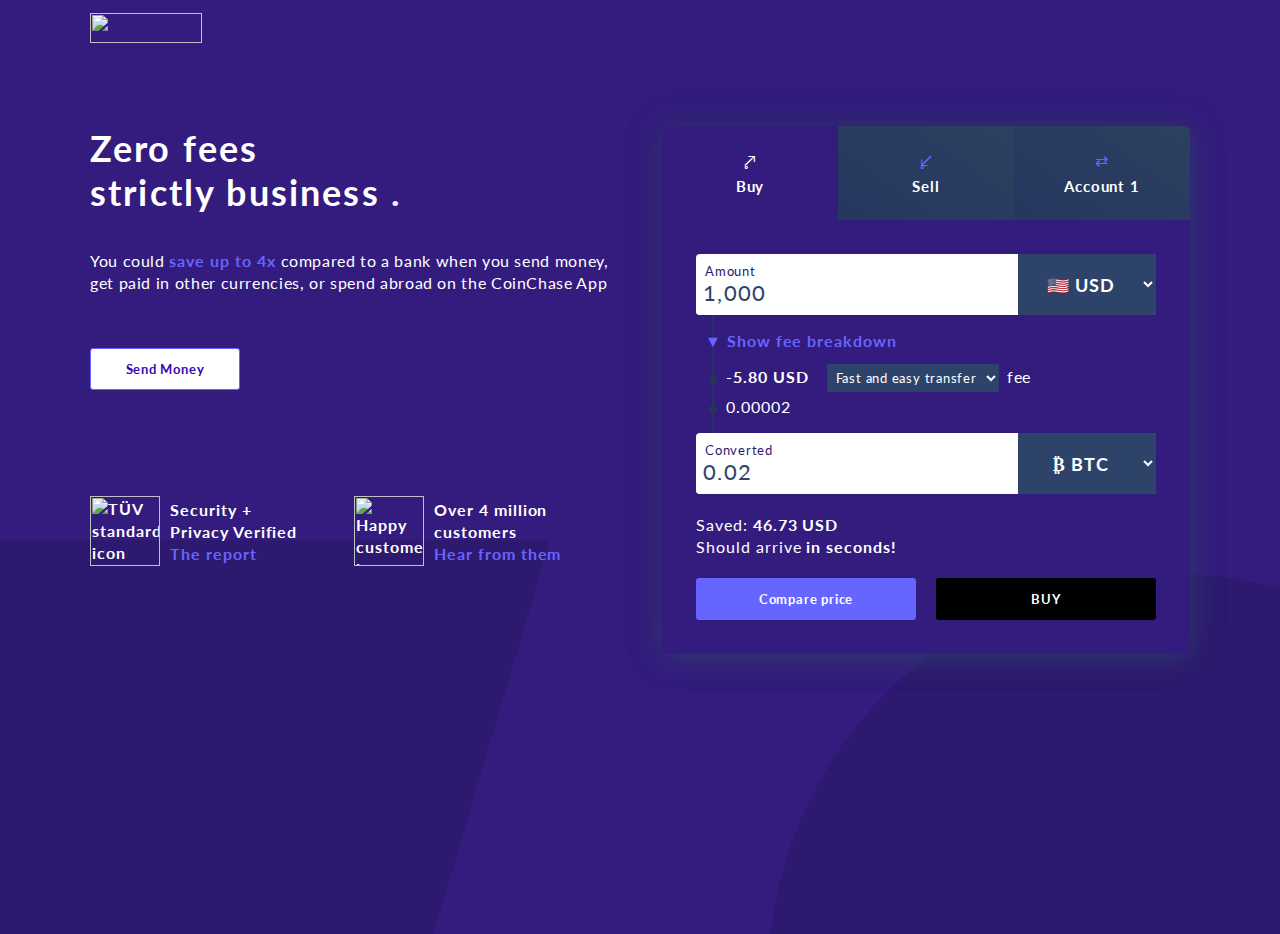
==== addFunds.html @ d52b8501 "Add files via upload" ====
<!DOCTYPE = html>
<html>

<!-- I do not own this design; this design was created by Venture Three and belongs to TransferWise. This is my attempt at recreating the design with 100% my own code as a practice project -->

<head>
  <title>NOT THE REAL SITE | Practice Build of the TransferWise Site</title>
  <meta name="viewport" content="width=device-width, initial-scale=1.0">
  <meta charset="utf-8">
  <meta name="description" content="I do not own this design; this design was created by Venture Three and belongs to TransferWise. This is my attempt at recreating the design with 100% my own code as a practice project.">
  <link href="https://fonts.googleapis.com/css?family=Lato" rel="stylesheet" type="text/css">
  <link href="css2/pay.css" rel="stylesheet" type="text/css">
</head>

<body>
  <!-- Background (holds nav & hero page) -->
  <div id="bg">
    <span id="bg-square"></span>
    <span id="bg-circle"></span>

    <!-- Navigation bar -->
 
    <nav id="navbar">
        <div id="mobile-menu-button" class="mobile-menu-toggle">
          <div id="mobile-menu-close">✕</div>
        </div>
        <a href="dashboard.html" tabindex="1">
          <div ><img id="transferwise-logo" src="img/cco.svg"></div>
        </a>
  
        
  
  
  
        <div id="mobile-menu-overlay" class="mobile-menu-toggle"></div>
      </nav>
    
    <!-- Main hero page content -->
    <main>
      <section id="landing-page">
        <!-- Left side of hero page -->
        <div id="information-container">
          <header autofocus>
            <h1>Zero fees<br> strictly business    
            </header>

            <span id="service-description"><p>You could <a href="#" target="_blank" tabindex="9">save up to 4x</a> compared to a bank when you send money, get paid in other currencies, or spend abroad on the CoinChase App</p></span>

          <button class="how-it-works-button" id="how-it-works-laptop-button" tabindex="10"><a href="send.html" style="text-decoration: none; color: rgb(52, 8, 173);">Send Money</a></button>

          <div id="accreditation-container">
            <figure id="tuev-figure" class="accreditation">
              <img src="https://transferwise.com/static/images/index/logos/tuv_sud.png" alt="TÜV standards icon">
              <figcaption>Security + Privacy Verified<br>
                <a href="#" tabindex="11">The report</a></figcaption>
            </figure>

            <figure id="customer-figure" class="accreditation">
              <img src="https://daw291njkc3ao.cloudfront.net/conversion/landing-illustrations/customers.svg" alt="Happy customer icon">
              <figcaption>Over 4 million customers<br>
                <a href="#" tabindex="12">Hear from them</a></figcaption>
            </figure>
          </div>
        </div>

        <!-- Right side of hero page -->
        <div id="floating-calculator">
          <div id="money-tab-container">
            <span id="send-money-tab" class="money-tab selected-tab" tabindex="13">
              <p class="tab-icon">̥↗</p>
              <p class="tab-text">Buy</p>
            </span>
            <span id="receive-money-tab" class="money-tab" tabindex="14">
              <p class="tab-icon">̥↙</p>
              <p class="tab-text">Sell</p>
            </span>
            <span id="debit-card-tab" class="money-tab" tabindex="15">
              <p class="tab-icon">⇄</p>
              <p class="tab-text">Account 1</p>
            </span>
          </div>

          <!-- Rightbox calculator-->
          <div id="send-money-tab-content" class="tab-contents">

            <div id="send-money-input-box" class="cash-value-box">
              <select id="input-currency-select" name="input-currency-select" class="currency-select" tabindex="17">
                <option name="input-currency-select" value="EUR" >🇪🇺 EUR</option>
                <option name="input-currency-select" value="GBP">🇬🇧 GBP</option>
                <option name="input-currency-select" value="USD" selected>🇺🇸 USD</option>
                <option name="input-currency-select" value="INR">🇮🇳 INR</option>
              </select>

              <p>Amount</p>
              <input id="input-value" oninput="renderNewValues(this.value)" type="text" onfocus="this.placeholder=''" onblur="resetInput(this.value)" tabindex="16"></input>
            </div>

            <div id="fee-bullet-point-line">
              <div id="fee-bullet-point-1" class="fee-bullet-point-circle"></div>
              <div id="fee-bullet-point-2" class="fee-bullet-point-circle"></div>
              <div id="fee-bullet-point-3" class="fee-bullet-point-circle"></div>
            </div>

            <div id="fee-breakdown-section">
              <p id="show-fee-button" tabindex="18">Show fee breakdown</p>

              <div id="fee-breakdown-grid">
                <p id="fee-value"></p>
                <p><select id="transfer-speed" tabindex="19"><option value="fast-easy-transfer">Fast and easy transfer</option>
                <option value="low-cost-transfer">Low cost transfer</option>
                </select> fee</p>

                <p id="amount-to-convert" class="fee-details"></p>
                <p class="fee-details">Amount we'll convert</p>

                <p id="exchange-rate"></p>
              </div>
            </div>

            <div id="receive-money-output-box" class="cash-value-box">
              <select id="output-currency-select" name="output-currency-select" class="currency-select" tabindex="22">
              <option name="output-currency-select" value="EUR">🇪🇺 EUR</option>
              <option name="output-currency-select" value="GBP" selected>&#8383;
                BTC</option>
              <option name="output-currency-select" value="USD">🇺🇸 USD</option>
              <option name="output-currency-select" value="INR">🇮🇳 INR</option>
            </select>

              <p id="receive-text">Converted</p>
              <input id="output-value" type="text" onfocus="this.placeholder=''" tabindex="21"></input>

              <div id="insufficient-amount-error">
                <p id="insufficient-amount-error-text"></p>
              </div>
            </div>

            <div id="savings-container">
              <p>Saved: <b id="total-savings"></b><br>Should arrive <b id="arrival-time">in seconds!</b></p>
            </div>

            <div id="compare-get-started-container">
              <button id="compare-button" tabindex="23">Compare price</button>
              <button id="get-started-button" tabindex="24">BUY</button>
            </div>
            <div class="alert-box success" >Transaction Successful &#10003;</div>

          </div>
          <div id="receive-money-tab-content" class="tab-contents" >
            <div>
              <p></p>
              <div id="send-money-input-box" class="cash-value-box">
                <select id="input-currency-select" name="input-currency-select" class="currency-select" tabindex="17">
                  <option name="output-currency-select" value="USD" selected>🇺🇸 USD</option>
                  <option name="output-currency-select" value="GBP" selected>&#8383;
                    BTC</option>                  <option name="output-currency-select" value="GBP" >LTC</option>
                  <option name="output-currency-select" value="INR">EU</option>
                </select>

                <p>Sell Amount</p>

                <input id="input-value" oninput="renderNewValues(this.value)" type="text" onfocus="this.placeholder=''" onblur="resetInput(this.value)" tabindex="16"></input>
              </div>
          
              <div id="receive-money-output-box" class="cash-value-box">
                <select id="input-currency-select" name="input-currency-select" class="currency-select" tabindex="17">
                    <option name="input-currency-select" value="EUR" >🇪🇺 EUR</option>
                    <option name="input-currency-select" value="GBP">🇬🇧 GBP</option>
                    <option name="input-currency-select" value="USD" selected>🇺🇸 USD</option>
                    <option name="input-currency-select" value="INR">🇮🇳 INR</option>
                  </select>
                <p id="receive-text">Converted To</p>
                
                <input id="output-value" type="text" onfocus="this.placeholder=''" tabindex="21" ></input>
  
                
          
              </div>
              <p id="amount-to-convert" class="fee-details"></p>
              <p class="fee-details">Amount we'll convert</p>

              <p id="exchange-rate"></p>
              
            </div>
            <div id="compare-get-started-container">
              
              <button id="get-started-button" class="also" tabindex="24" >Sell</button>


            </div>
            <div class="alert-box success" >Sold &#10003;</div>



          </div>
          <div id="debit-card-tab-content" class="tab-contents">
            <div>
              <p style="padding-bottom: 1rem;">Matthew Rodriguez</p>
              <p>Routing Number: ******42</p>

              <p>Routing Number: ******21</p>

            </div>
          </div>
        </div>


      </section>
    </main>
    <img src="img/rocket.svg" class="rocket vert-move" id="vert" >

  </div>

  
  <script src="landing-page.js" type="text/javascript"></script>


  
  <script src="js/scripts.js" type="text/javascript"></script>
  <script src="https://cdnjs.cloudflare.com/ajax/libs/jquery/2.1.3/jquery.min.js"></script>

  <script src="js/jquery-3.0.0.min.js"></script>
  <script src="js/jquery-migrate-3.0.0.min.js"></script>


  <script>
$( "#get-started-button" ).click(function() {
  $( ".success" ).fadeIn( 300 ).delay( 1500 ).fadeOut( 400 );
});

$( ".also" ).click(function() {
  $( ".success" ).fadeIn( 300 ).delay( 1500 ).fadeOut( 400 );
});

/*
var video = document.getElementById('video');

// Get access to the camera!
if(navigator.mediaDevices && navigator.mediaDevices.getUserMedia) {
    // Not adding `{ audio: true }` since we only want video now
    navigator.mediaDevices.getUserMedia({ video: true }).then(function(stream) {
        //video.src = window.URL.createObjectURL(stream);
        video.srcObject = stream;
        video.play();
    });
}
*/
const LANDING_PAGE = document.getElementById("landing-page");
        const MOBILE_MENU_TOGGLES = document.getElementsByClassName("mobile-menu-toggle");
        const MOBILE_MENU_OVERLAY = document.getElementById("mobile-menu-overlay");
        const MOBILE_MENU_CLOSE = document.getElementById("mobile-menu-close");
        const NAVBAR_LINKS = document.getElementById("navbar-links");
        const DROP_LINK = document.getElementsByClassName("drop-down-link");
        const DROP_LINK_CONTENT = document.getElementsByClassName("drop-link-content");
        const MAIN_TABS = document.getElementsByClassName("money-tab");
        const TAB_CONTENTS = document.getElementsByClassName("tab-contents");
        const FEE_BREAKDOWN_GRID = document.getElementById("fee-breakdown-grid");
        const FEE_DETAILS = document.getElementsByClassName("fee-details");
        const CURRENCY_BUTTONS = document.getElementsByClassName("currency-select");
        const OUT_CURRENCY = document.getElementById("output-currency-select");
        const OUTPUT_CONT = document.getElementById("receive-money-output-box");
        const OUTPUT_VALUE = document.getElementById("output-value");
        const RECEIVE_TEXT = document.getElementById("receive-text");
        const INSUFF_ERROR = document.getElementById("insufficient-amount-error");
        const INSUFF_TEXT = document.getElementById("insufficient-amount-error-text");
        const ARRIVAL_TIME = document.getElementById("arrival-time");
        const CLICKABLE_OBJECTS = document.querySelectorAll("[tabindex]");

        const BASE_CHARGE = 0.8;
        const MONTH = ["Jan","Feb","Mar","Apr","May","Jun","Jul","Aug","Sep","Oct","Nov","Dec"];
        const EXCHANGE_RATES = {
            GBP: 0.0023,
          GBP: .0000223,
          USD: 1.14541,
          INR: 80.3551
        };

        let isFeeDetailVisible = false;
        let isMenuVisible = false;
        let menuType = "";
        let transferSpeed = 0.005;




        // FUNCTIONS

        function menuTypeQuery() {
          menuType = window.innerWidth >= 711 ? "laptop" : "mobile";
          adjustMenuFormat();
          setToggleType();
          closeDropLinks();
        }

        function toggleMobileMenu() {
          isMenuVisible = !isMenuVisible;
          adjustMenuFormat();
        }

        function adjustMenuFormat() {
          if (menuType === "mobile") {
            if (isMenuVisible === false) {
              NAVBAR_LINKS.style.display = "none";
              LANDING_PAGE.style.opacity = "1";
              MOBILE_MENU_OVERLAY.style.display = "none";
              MOBILE_MENU_OVERLAY.style.opacity = "0";
              MOBILE_MENU_CLOSE.style.display = "none";
            } else {
              NAVBAR_LINKS.style.display = "inline-block";
              LANDING_PAGE.style.opacity = "0.4";
              MOBILE_MENU_OVERLAY.style.display = "block";
              MOBILE_MENU_OVERLAY.style.opacity = "0.5";
              MOBILE_MENU_CLOSE.style.display = "block";
            }
          } else {
            NAVBAR_LINKS.style.display = "inline-block";
          }
        }

        function openDropLink() {
          closeDropLinks();
          this.children.item(1).style.display = "block";
          if (menuType === "mobile") {
            this.style.color = "var(--logocol)";
          }
        }

        function closeDropLinks() {
          [...DROP_LINK_CONTENT].map(content => content.style.display = "none");
          [...DROP_LINK].map(link => link.style.color =
                             menuType === "mobile" ? "var(--bgcol)" : "white");
        }

        function openTab() {
          [...MAIN_TABS].map(tab => tab.classList.remove("selected-tab"));
          [...TAB_CONTENTS].map(content => content.style.display = "none");
          document.getElementById(`${this.id}-content`).style.display = "block";
          this.classList.add("selected-tab");
        };

        function calculateFee(val) {
          return (BASE_CHARGE + (val - BASE_CHARGE) * transferSpeed).toFixed(2);
        }

        function calculateConvertValue(val) {
          return (val - calculateFee(val)).toFixed(2);
        }

        function getSendCurrency() {
          return document.getElementById("input-currency-select").value; 
        }

        function getReceiveCurrency() {
          return document.getElementById("output-currency-select").value;
        }

        function getExchangeRate() {
          return (EXCHANGE_RATES[getReceiveCurrency()]/EXCHANGE_RATES[getSendCurrency()]).toFixed(5);
        }

        function calculateReceiveValue(val) {
          return (calculateConvertValue(val) * getExchangeRate()).toFixed(2);
        }

        // Random savings of 4.7% for demo
        function calculateSavings(val) {
          return (calculateConvertValue(val) * 0.047).toFixed(2);
        }

        // Update the DOM with newly-calculated values
        function renderNewValues(input) {
          if (isThereAnError(input) || isInputInvalid(input)) { return };

          document.getElementById("fee-value").innerHTML =
            `-${calculateFee(input)} ${getSendCurrency()}`;

          document.getElementById("amount-to-convert").innerHTML =
            `${calculateConvertValue(input)} ${getSendCurrency()}`;

          document.getElementById("exchange-rate").innerHTML =
            getExchangeRate();

          document.getElementById("total-savings").innerHTML =
            `${calculateSavings(input)} ${getSendCurrency()}`;

          OUTPUT_VALUE.value = calculateReceiveValue(input);
        }

        function isThereAnError(val) {
          if (val <= 0.8) {
            OUTPUT_VALUE.value = "0.00";
            INSUFF_ERROR.style.display = "block";
            INSUFF_TEXT.innerHTML = `Please enter an amount more than 0.01 ${getReceiveCurrency()}`;
            OUTPUT_CONT.classList.add("cash-value-box-error");
            OUT_CURRENCY.style.height = "70%";
            OUT_CURRENCY.style.borderRadius = "0 3px 0 0";
            RECEIVE_TEXT.style.color = "#C73B3B";
            return true;
          } else {
            INSUFF_ERROR.style.display = "none";
            RECEIVE_TEXT.style.color = "var(--shapecol)";
            OUTPUT_CONT.classList.remove("cash-value-box-error");
            OUT_CURRENCY.style.height = "100%";
            OUT_CURRENCY.style.borderRadius = "0 3px 3px 0";
            return false;
          }
        }

        function isInputInvalid(input) {
          if (input.match(/(?=\D)(?!\.)/) || input.match(/\.(.{3}|.*\.)/)) {
            document.getElementById("output-value").value = "0.00";
            return true;
          }
        }

        function resetInput(val) {
          document.getElementById("input-value").placeholder = "1,000";
          runCalculator();
        }

        function runCalculator() {
          const INPUT_VALUE = document.getElementById("input-value").value || "1000";
          renderNewValues(INPUT_VALUE);
        }

        function toggleFeeBreakdown() {
          isFeeDetailVisible = !isFeeDetailVisible;
          showFees();
        }

        function showFees() {
          if (isFeeDetailVisible === true) {
            FEE_BREAKDOWN_GRID.style.gridTemplateRows = "30px 30px 30px";
            [...FEE_DETAILS].map(cell => cell.style.visibility = "visible");
          } else {
            FEE_BREAKDOWN_GRID.style.gridTemplateRows = "30px 0px 30px";
            [...FEE_DETAILS].map(cell => cell.style.visibility = "hidden");
          }
        }

        function setArrivalTime() {
          if (this.value === "fast-easy-transfer") {
            transferSpeed = 0.005;
            ARRIVAL_TIME.innerHTML = "in seconds!";
          } else {
            transferSpeed = 0.003;
            ARRIVAL_TIME.innerHTML = `by ${(new Date().getDate() + 1)} ${MONTH[new Date().getMonth()]}`;
            // TO-DO: Must check if date works at end of month/year (potential bug for 30 Jan >> 31 Jan >> 1 Jan >> 2 Feb)
          }
          // renderNewValues();
          runCalculator();
        }

        function removeMouseFocus() {
          [...CLICKABLE_OBJECTS].map(obj => obj.classList.remove("removeMouseFocus"));
          this.classList.add("removeMouseFocus");
        }

        // Determine the correct event and assign event listener to drop links
        function setToggleType() {
          [...DROP_LINK].map(droplink => determineToggleType(droplink));
        }

        // Determine whether drop links open on click(mobile) or hover(laptop)
        function determineToggleType(droplink) {
          if (menuType === "mobile") {
            droplink.addEventListener("click", openDropLink);
            droplink.removeEventListener("mouseover", openDropLink);
            droplink.removeEventListener("mouseout", closeDropLinks);
          } else {
            droplink.addEventListener("mouseover", openDropLink);
            droplink.addEventListener("mouseout", closeDropLinks);
          }
        }




        // EVENT LISTENERS

        window.addEventListener("resize", menuTypeQuery);

        [...CURRENCY_BUTTONS].map(button => button.addEventListener("change", runCalculator));

        document.getElementById("transfer-speed").addEventListener("change", setArrivalTime);

        document.getElementById("show-fee-button").addEventListener("click", toggleFeeBreakdown);

        [...MAIN_TABS].map(tab => tab.addEventListener("click", openTab));

        [...CLICKABLE_OBJECTS].map(obj => obj.addEventListener("click", removeMouseFocus));

        [...MOBILE_MENU_TOGGLES].map(function(toggle) {
          toggle.addEventListener("click", toggleMobileMenu);
          toggle.addEventListener("click", closeDropLinks);
        });




        // WINDOW.ONLOAD/PAGE SETUP
        window.onload = function() {
          resetInput();
          menuTypeQuery();
        }

        // NEXT FEATURE: Reverse calculation, 



  </script>
</body>


</html>
---- css2/pay.css ----
html,
body {
  overflow-x: hidden;
  min-width: 318px;
}

* {
  box-sizing: border-box;
  margin: 0;
  font-family: Lato;
  letter-spacing: 0.06em;
  text-decoration: none;
  color: rgb(255, 255, 255);
}
:root {
  --bgcol: #331c7d;
  --shapecol: #2d196f; 
  --logocol: #6765ff;
  --hovercol: #00a4df;
  --buttoncol: #000000;
  --linkcol: #f1f4f7;
  --darkblue: #565e6d;
}


  .success {
    color: #3c763d;
    background-color: #dff0d8;
    border-color: #d6e9c6;
    display: none;
    text-align: center;
}
.alert-box {
	padding: 15px;
    margin-bottom: 20px;
    border: 1px solid transparent;
    border-radius: 4px;  
}

/* Background circles start */
.circle {
    position: absolute;
    border-radius: 50%;
    background: radial-gradient(#006db3, #29b6f6);
  }
  .circles {
    position: absolute;
    height: 270px;
    width: 450px;
    top: 50%;
    left: 50%;
    transform: translate(-50%, -50%);
  }
  .circle-1 {
    height: 180px;
    width: 180px;
    top: -50px;
    left: -60px;
  }
  .circle-2 {
    height: 200px;
    width: 200px;
    bottom: -90px;
    right: -90px;
    opacity: 0.8;
  }
  /* Background circles end */
  
  .card-group {
    position: absolute;
    top: 50%;
    left: 50%;
    transform: translate(-50%, -50%);
  }
  
  .card {
    position: relative;
    height: 270px;
    width: 450px;
    border-radius: 25px;
    background: rgba(255, 255, 255, 0.2);
    backdrop-filter: blur(30px);
    border: 2px solid rgba(255, 255, 255, 0.1);
    box-shadow: 0 0 80px rgba(0, 0, 0, 0.2);
    overflow: hidden;
  }
  
  .logo img,
  .chip img,
  .number,
  .name,
  .from,
  .to,
  .ring {
    position: absolute;
  }
  
  .logo img {
    top: 35px;
    right: 40px;
    width: 80px;
    height: auto;
    opacity: 0.8;
  }
  
  .chip img {
    top: 120px;
    left: 40px;
    width: 50px;
    height: auto;
    opacity: 0.8;
  }
  
  .number,
  .name,
  .from,
  .to {
    color: rgba(255, 255, 255, 0.8);
    font-weight: 400;
    letter-spacing: 2px;
    text-shadow: 0 0 2px rgba(0, 0, 0, 0.6);
  }
  
  .number {
    left: 40px;
    bottom: 65px;
    font-family: "Nunito", sans-serif;
  }
  
  .name {
    font-size: 0.6rem;
    left: 40px;
    bottom: 35px;
  }
  
  .from {
    font-size: 0.6rem;
    bottom: 35px;
    right: 110px;
  }
  
  .to {
    font-size: 0.5rem;
    bottom: 35px;
    right: 40px;
  }
  
  /* The two rings on the card background */
  .ring {
    height: 500px;
    width: 500px;
    border-radius: 50%;
    background: transparent;
    border: 50px solid rgba(255, 255, 255, 0.1);
    bottom: -250px;
    right: -250px;
    box-sizing: border-box;
  }
  
  .ring::after {
    content: "";
    position: absolute;
    height: 600px;
    width: 600px;
    border-radius: 50%;
    background: transparent;
    border: 30px solid rgba(255, 255, 255, 0.1);
    bottom: -80px;
    right: -110px;
    box-sizing: border-box;
  }
  

/* Background */

#bg {
  position: relative;
  background: var(--bgcol);
  min-height: 100vh;
  width: 100%;
  overflow: hidden;
}

#bg-square {
  background: var(--shapecol);
  position: absolute;
  bottom: -20px;
  width: 550px;
  height: 46vh;
  z-index: 0;
}

#bg-square::after {
  content: "";
  position: absolute;
  right: 0;
  border-left: 120px solid transparent;
  border-bottom: 45vh solid var(--bgcol);
}

#bg-circle {
  background: var(--shapecol);
  position: absolute;
  left: 60%;
  bottom: -5vh;
  height: 45vh;
  width: 90vh;
  border-top-left-radius: 90vh;
  border-top-right-radius: 90vh;
  z-index: 0;
}

#bg-circle::after {
  content: "";
  background: white;
  position: absolute;
  bottom: 0;
  width: 100%;
  height: 5vh;
}

/* Navigation bar */
#navbar {
  position: relative;
  width: 90%;
  max-width: 1100px;
  margin: 0 auto;
  z-index: 3;
}

#mobile-menu-button {
  display: none;
  float: left;
  background: url(https://archive.li/ktlVH/ea77e5dbf135f7cdb101213a677a98ba8c1f7c55.png);
  background-size: contain;
  background-repeat: no-repeat;
  margin: 6px -36px 0 -3.5%;
  height: 32px;
  width: 32px;
  cursor: pointer;
}

#transferwise-logo {
  float: left;
  background-size: contain;
  background-repeat: no-repeat;
  margin: 13px -32px 0 0;
  height: 30px;
  width: 112px;
}

.mobile-menu-icons {
  display: none;
}

#navbar-links {
  display: inline-block;
  float: right;
  list-style: none;
  font-size: 13px;
  z-index: 3;
}

li {
  display: inline-block;
  padding: 17px 12px;
  margin: 0 -2px;
}

.drop-down-link {
  position: relative;
  cursor: pointer;
}

#login-link:hover {
  cursor: pointer;
  color: var(--logocol);
}

.drop-link-content {
  display: none;
  position: absolute;
  background: white;
  padding: 8px;
  margin-top: 15px;
  right: 0;
  border-radius: 3px;
  box-shadow: 0 0 30px 8px rgba(255, 255, 255, 0.1);
}

.drop-link-content::after {
  content: "▲";
  position: absolute;
  top: -11px;
  right: 12px;
  color: white;
}

.drop-link-content a {
  display: block;
  padding: 16px 12px;
  white-space: nowrap;
  border-radius: 3px;
  text-decoration: none;
  letter-spacing: 0.03em;
  color: #283b60;
}

.drop-link-content a:hover {
  background: var(--linkcol);
}

#signup-link {
  background: #8797b2;
  position: relative;
  float: right;
  padding: 6px 12px;
  margin-top: 11px;
  border-radius: 2px;
  font-size: 13px;
  font-weight: bold;
}

#signup-link:hover {
  background: var(--darkblue);
  color: var(--logocol);
}

#mobile-menu-overlay {
  background: black;
  display: none;
  position: fixed;
  left: 0;
  width: 100vw;
  height: 100vh;
  opacity: 0;
  cursor: pointer;
}

.removeMouseFocus {
  outline: none;
}

/* Main content: Hero page */
#landing-page {
  position: relative;
  margin: 14vh auto 34px auto;
  width: 90%;
  max-width: 1100px;
  z-index: 1;
}

#information-container {
  float: left;
  display: flex;
  flex-direction: column;
  margin-right: 2%;
  width: 48%;
}

h1 {
  font-size: 36px;
}

h1::after {
  content: ".";
  color: var(  --linkcol);
}

#service-description {
  margin: 4vh 0 6vh 0;
  line-height: 22px;
}

#service-description p {
  letter-spacing: 0.04em;
}

#information-container a {
  color: var(--logocol);
  font-weight: bold;
}

.how-it-works-button {
  background: rgb(255, 255, 255);
  padding: 12px;
  line-height: 16px;
  width: 150px;
  border-radius: 3px;
  border: 1px solid var(--logocol);
  color: var(--logocol);
  font-weight: bold;
}

.how-it-works-button:hover {
  background: var(--logocol);
  color: white;
  cursor: pointer;
}

#accreditation-container {
  margin: 100px 0 0 0;
  width: 100%;
  line-height: 22px;
  font-weight: bold;
}

.accreditation {
  width: 50%;
  margin: 6px 0;
}

.accreditation figcaption {
  margin: 3px;
  width: 210px;
}

.accreditation img {
  float: left;
  margin-right: 10px;
  height: 70px;
  width: 70px;
}

#tuev-figure {
  float: left;
}

#customer-figure {
  float: right;
}

/* Right side of page */
#floating-calculator {
  background: var(--bgcol);
  float: right;
  margin: 0 0 34px 2%;
  width: 48%;
  overflow: hidden;
  border-radius: 6px;
  box-shadow: -2px -1px 40px 0 rgb(0, 0, 0, 0.15),
    1px 3px 30px 0 rgb(55, 81, 126, 0.7);
}

#money-tab-container {
  background: #253655;
  display: flex;
  justify-content: space-between;
}

.money-tab {
  background: linear-gradient(35deg, #25375f, #2c4060);
  padding: 20px 0;
  line-height: 27px;
  cursor: pointer;
  text-align: center;
  text-decoration: none;
  flex: 1;
}

.money-tab:hover {
  background: var(--darkblue);
}

.tab-text {
  text-decoration: none;
  font-size: 15px;
  font-weight: bold;
  color: white;
}

.tab-icon {
  color: var(--logocol);
}

.selected-tab, .selected-tab:hover, .selected-tab p {
  background: var(--bgcol);
  color: white;
}

.tab-contents {
  position: relative;
  display: block;
  margin: 34px;
}

#receive-money-tab-content {
  display: none;
  height: 340px;
}



#debit-card-tab-content {
  display: none;
  height: 360px;
}

.cash-value-box {
  background: white;
  position: relative;
  display: inline-block;
  width: 100%;
  border-radius: 4px;
}

.cash-value-box:hover {
  box-shadow: 0 0 1px 1px var(--logocol);
}

.cash-value-box-error {
  box-shadow: 0 0 0px 1.5px #C73B3B;
}

.cash-value-box p {
  padding: 9px 7px 0 7px;
  margin-left: 2px;
  width: 70%;
  font-size: 13px;
  color: var(--shapecol);
}

.cash-value-box input[type="text"] {
  padding: 0 7px 9px 7px;
  width: 70%;
  color: #2e4369;
  font-size: 22px;
  border: none;
  border-radius: 4px;
}

.cash-value-box input[type="text"]::placeholder {
  color: #2e4369;
  opacity: 1;
}

.cash-value-box input[type="text"]:focus {
  outline: none;
}

#receive-money-output-box {
  margin-top: 6px;
}

#insufficient-amount-error {
  display: none;
  position: relative;
  background: #FFDFDF;
  border-radius: 0 0 3px 3px;
}

#insufficient-amount-error::before {
  content: "▲";
  position: absolute;
  margin: -16px 0 0 16px;
  color: #FFDFDF;
}

#insufficient-amount-error-text {
  padding: 5px 15px;
  width: 99%;
  color: #C73B3B;
}

.currency-select {
  background: #2e4369;
  position: absolute;
  right: 0;
  padding: 18.5px 0;
  width: 30%;
  height: 100%;
  cursor: pointer;
  border: none;
  border-radius: 0 3px 3px 0;
  text-align-last: center;
  font-size: 18px;
  font-weight: bold;
}

#fee-bullet-point-line {
  background: #253655;
  position: absolute;
  left: 16px;
  top: 61px;
  width: 2px;
  height: 150px;
}

.fee-bullet-point-circle {
  background: #253655;
  position: absolute;
  margin-left: -3px;
  width: 8px;
  height: 8px;
  border-radius: 50%;
}

#fee-bullet-point-1 {
  margin-top: 60px;
}

#fee-bullet-point-2 {
  margin-top: 90px;
}

#fee-bullet-point-3 {
  margin-top: 120px;
}

#fee-breakdown-grid {
  display: grid;
  grid-template-columns: max-content auto;
  grid-template-rows: 30px 0px 30px;
  margin-left: 30px;
}

#show-fee-button {
  position: relative;
  display: inline-block;
  margin: 16px 9px;
  cursor: pointer;
  font-weight: bold;
  color: var(--logocol);
}

#show-fee-button::before {
  content: "▼ ";
}

#fee-value {
  font-weight: bold;
}

.fee-details {
  visibility: hidden;
}

#fee-breakdown-grid select {
  background: #2e4369;
  padding: 5px;
  margin-top: -5px;
  margin-right: 3px;
  cursor: pointer;
  border: none;
  border-radius: 2px;
  font-size: 13px;
}

#fee-breakdown-grid a {
  text-decoration: none;
  border-bottom: 1px dotted var(--logocol);
  color: #d3d5d8;
}

#amount-to-convert {
  margin-right: 5px;
}

#savings-container p {
  margin: 20px 0;
  line-height: 22px;
}

#compare-get-started-container {
  display: flex;
  justify-content: space-between;
  margin-bottom: 34px;
}

#compare-button,
#get-started-button {
  flex: 1;
  padding: 13px;
  min-height: 40px;
  cursor: pointer;
  border: none;
  border-radius: 3px;
  font-weight: bold;
}

#compare-button {
  background: var(--logocol);
  margin-right: 10px;
}

#compare-button:hover {
  background: #00a4df;
}

#get-started-button {
  background: var(--buttoncol);
  margin-left: 10px;
}

#get-started-button:hover {
  background: #1977bf;
}

#how-it-works-mobile-button {
  display: none;
  margin: auto;
}

/* Media queries */
@media only screen and (max-width: 925px) {
  #transferwise-logo {
    width: 22px;
    height: 22px;
  }

  li {
    padding-left: 0;
  }

  h1 {
    margin-bottom: 30px;
  }

  #service-description,
  #how-it-works-laptop-button,
  #accreditation-container,
  #bg-square,
  #bg-circle {
    display: none;
  }

  #landing-page {
    width: 80%;
  }

  #information-container {
    float: none;
    width: 100%;
    align-items: center;
  }

  #floating-calculator {
    float: none;
    width: 100%;
    margin-left: 0;
  }

  #how-it-works-mobile-button {
    display: block;
  }
}

/* Media queries: mobile screens */
@media only screen and (max-width: 710px) {
  #transferwise-logo {
    margin-left: 72px;
    height: 30px;
    width: 112px;
  }

  #mobile-menu-button {
    display: inline-block;
  }
  
  #mobile-menu-close {
    position: absolute;
    display: none;
    top: 10px;
    left: 260px;
    color: var(--logocol);
    font-size: 24px;
    font-weight: bold;
    cursor: pointer;
    z-index: 3;
  }
  
  #mobile-menu-close:hover {
    color: #0082ce;
  }
  
  #navbar-links {
    background: white;
    display: none;
    position: fixed;
    float: none;
    top: 0;
    left: 0;
    padding: 6px;
    height: 100vh;
    width: 276px;
  }
  
  #navbar-links li {
    display: block;
    padding: 18px 26px;
    margin-top: -8px;
    border-bottom: thin solid var(--linkcol);
    color: var(--bgcol);
    font-size: 16px;
    text-align: left;
  }
  
  .mobile-menu-icons {
    display: inline-block;
    margin-right: 6px;
    font-size: 22px;
    color: var(--bgcol);
  }
  
  .drop-link-content {
    display: none;
    position: relative;
    margin: 8px -20px -16px -20px;
    box-shadow: none;
    font-size: 14px;
  }
  
  .drop-link-content a {
    padding: 10px 12px;
  }

  #signup-link {
    margin: 11px 0;
  }

  h1 {
    font-size: 30px;
    text-align: center;
    margin-bottom: 38px;
  }

  p, #fee-breakdown-grid {
    font-size: 13px;
  }
  
  .tab-icon {
    font-size: 16px;
  }

  #fee-breakdown-grid select {
    margin-top: 0px;
    font-size: 12px;
  }

  #fee-breakdown-grid {
    grid-template-columns: 88px auto;
    align-items: center;
  }

  #show-fee-button {
    margin-left: 11px;
  }

  #compare-get-started-container {
    flex-direction: column;
  }

  #compare-button,
  #get-started-button {
    margin: 0 0 10px 0;
  }

  #how-it-works-mobile-button {
    margin-top: -14px;
  }
}

@media only screen and (max-width: 570px) {
  #landing-page {
    width: 83%;
  }
  #navbar {
    width: 70%;
  }

  #information-container {
    padding: 0 3%;
  }

  .tab-contents {
    margin: 34px 8px;
  }
  
  .tab-text {
    font-size: 13px;
  }


  .card {
    position: relative;
    height: 270px;
    width: 350px;
    border-radius: 25px;
    background: rgba(255, 255, 255, 0.2);
    backdrop-filter: blur(30px);
    border: 2px solid rgba(255, 255, 255, 0.1);
    box-shadow: 0 0 80px rgba(0, 0, 0, 0.2);
    overflow: hidden;
  }

}

.lo {
    width: 50px; 
}

.rocket {
   height:40%;
   width: auto;
  float: right;
  position: relative;
  top: -10.3rem;
}


img.vert-move {
    -webkit-animation: mover 1s infinite  alternate;
    animation: mover 1s infinite  alternate;
    left: 52rem;
}
img.vert-move {
    -webkit-animation: mover 1s infinite  alternate;
    animation: mover 1s infinite  alternate;
}
@-webkit-keyframes mover {
    0% { transform: translateY(0); }
    100% { transform: translateY(-10px); }
}
@keyframes mover {
    0% { transform: translateY(0); }
    100% { transform: translate(-10px, -10px); }
}
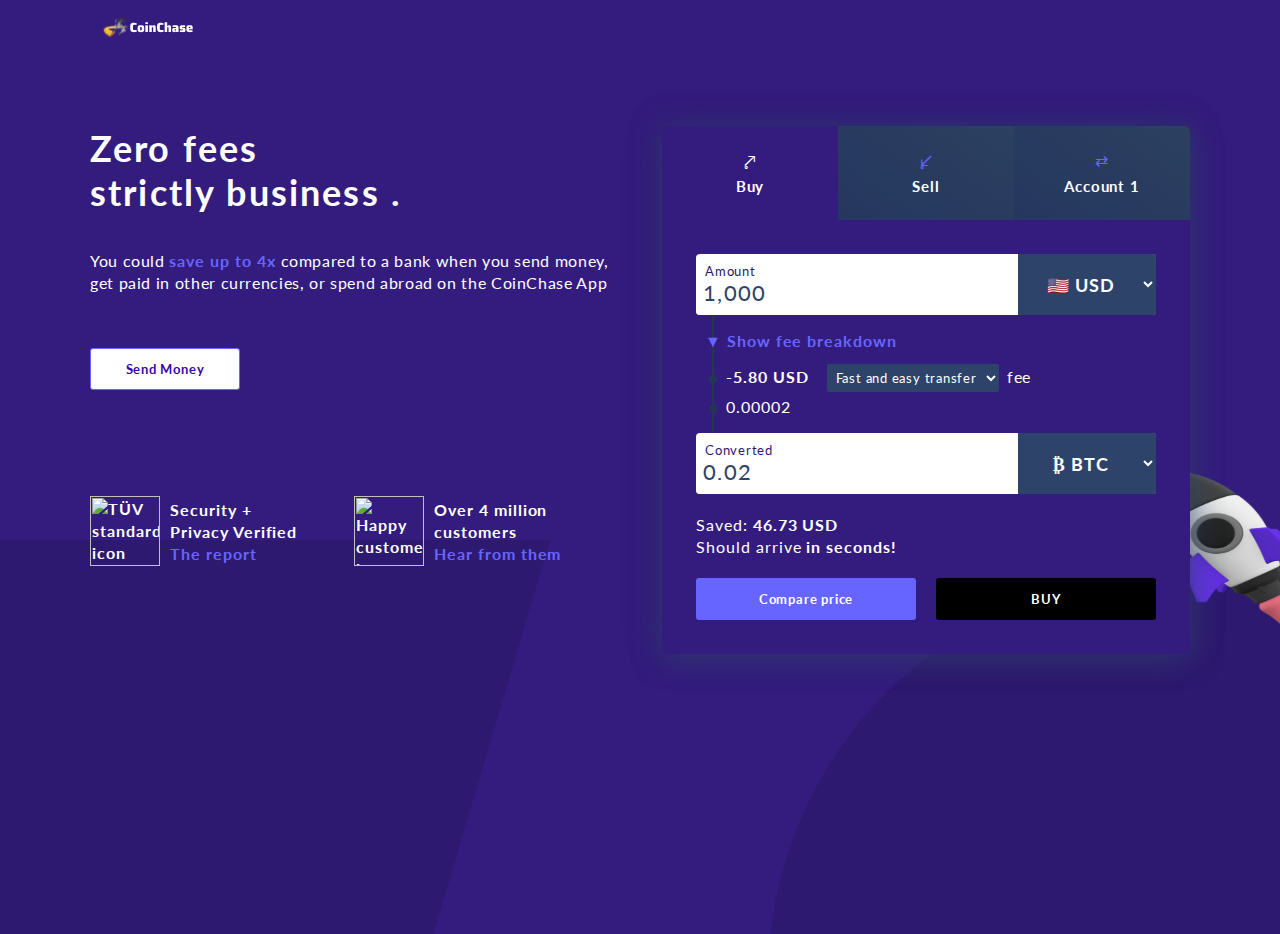
==== commit a87ebc4d: "Update addFunds.html" ====
--- a/addFunds.html
+++ b/addFunds.html
@@ -1,7 +1,6 @@
 <!DOCTYPE = html>
 <html>
 
-<!-- I do not own this design; this design was created by Venture Three and belongs to TransferWise. This is my attempt at recreating the design with 100% my own code as a practice project -->
 
 <head>
   <title>NOT THE REAL SITE | Practice Build of the TransferWise Site</title>
